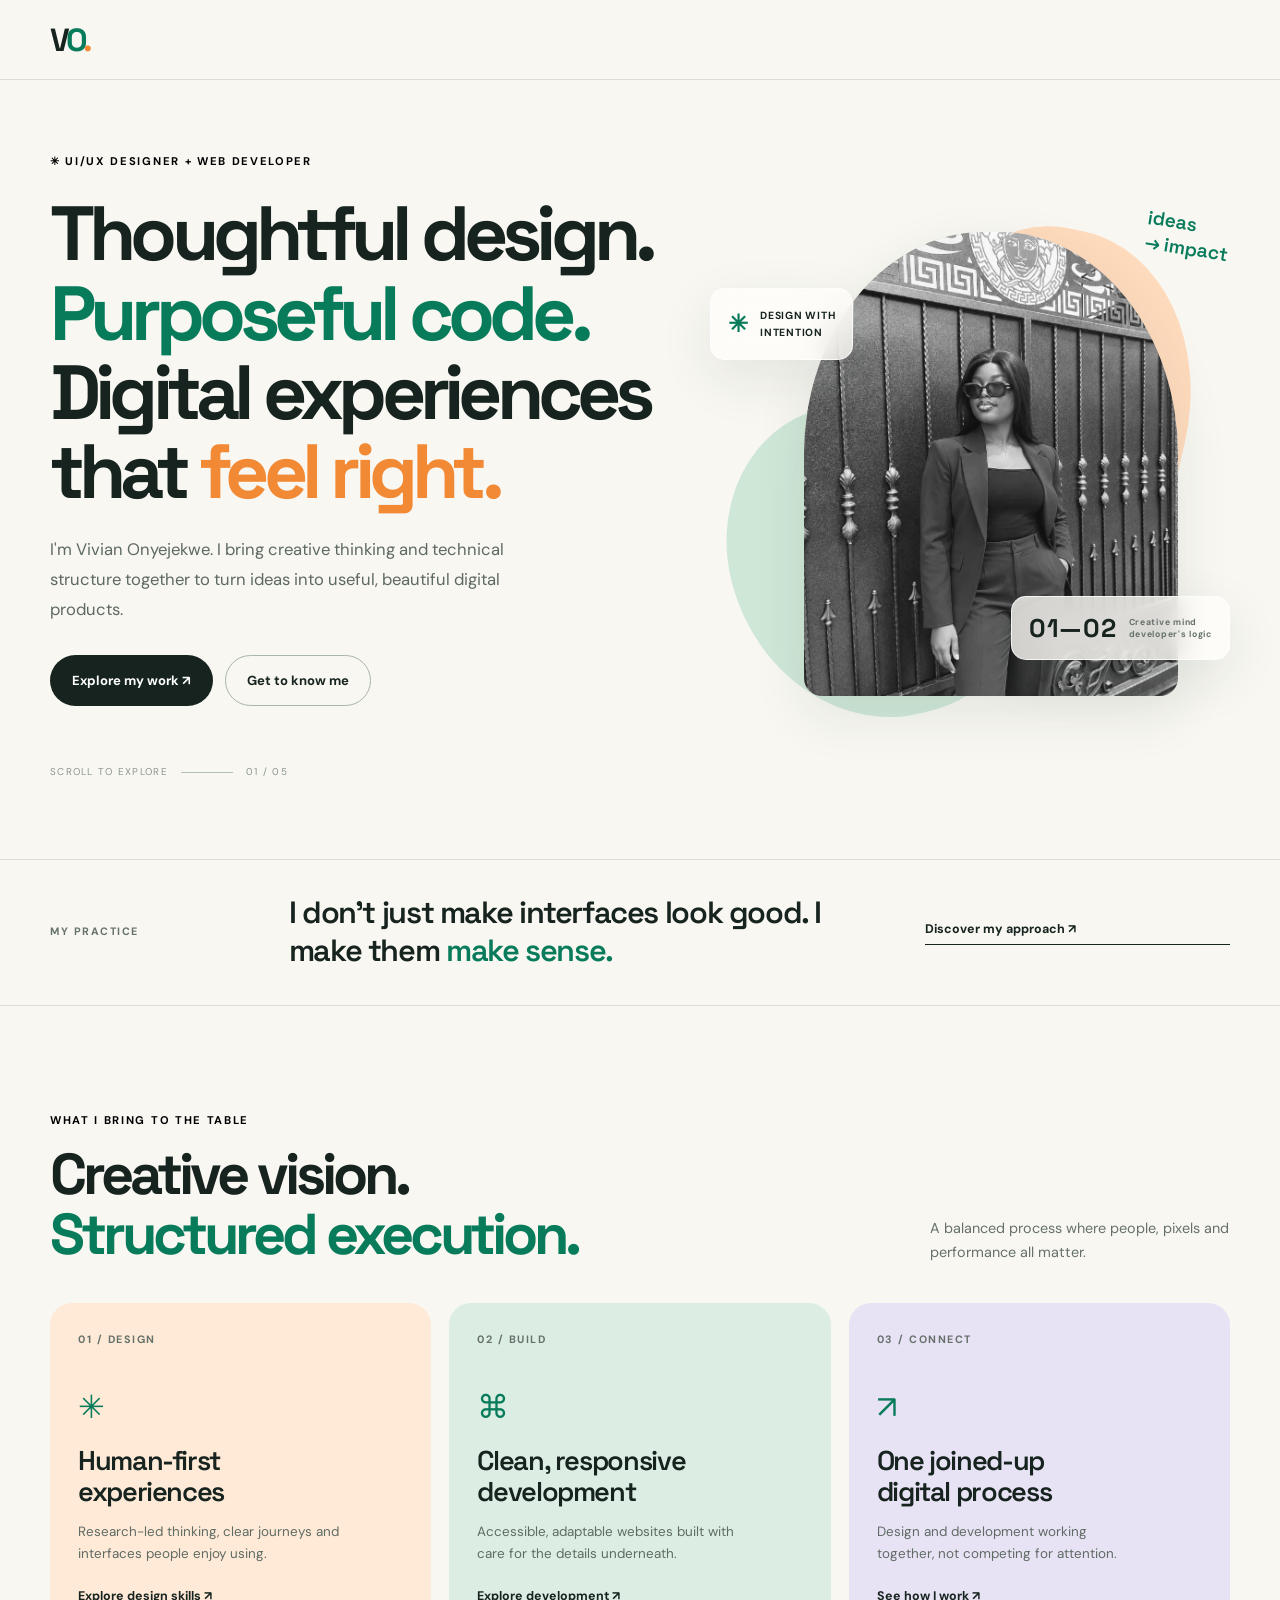
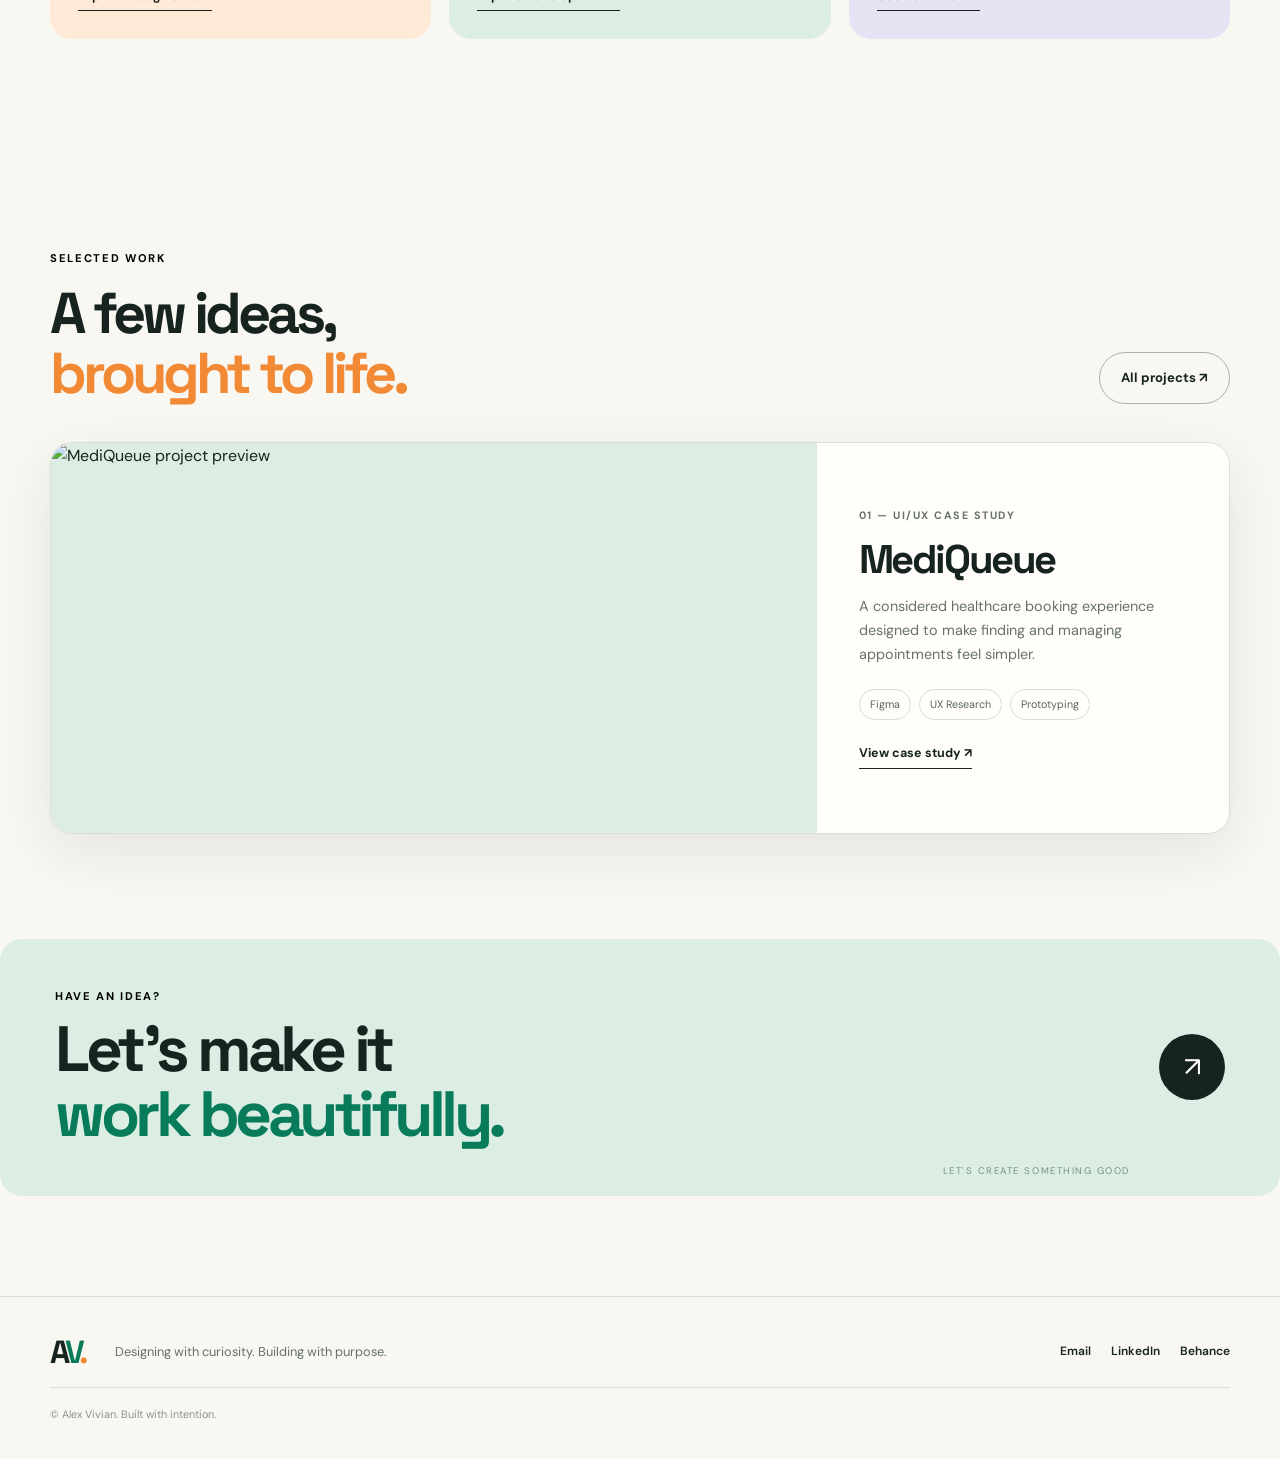
==== index.html @ ceb284a7 "first commit" ====
<!DOCTYPE html>
<html lang="en">

<head>
    <meta charset="UTF-8">
    <meta name="viewport" content="width=device-width, initial-scale=1.0">
    <title>Document</title>
    <link rel="stylesheet" href="/style.css">

    <link rel="preconnect" href="https://fonts.googleapis.com">
    <link
        href="https://fonts.googleapis.com/css2?family=DM+Sans:wght@400;500;600;700&family=Space+Grotesk:wght@400;500;600;700&display=swap"
        rel="stylesheet">
</head>

<body>

    <header class="site-header">
        <a href="index.html" class="logo">V<span>O</span><i>.</i></a>

        <details class="mobile-menu">
    <summary class="menu-toggle" aria-label="Toggle navigation">
        <span></span>
        <span></span>
        <span></span>
    </summary>

    <nav class="nav-links">
        <a href="index.html">Home</a>
        <a href="about.html">About</a>
        <a href="skills.html">Skills</a>
        <a href="projects.html">Projects</a>
        <a href="contact.html">Contact</a>
        <a href="contact.html" class="nav-cta">Let's Talk ↗</a>
    </nav>
</details>
    </header>

    <main>

        <!-- HERO SECTION -->
        <section class="hero">

            <div class="hero-copy reveal">
                <p class="eyebrow">✳ UI/UX DESIGNER + WEB DEVELOPER</p>

                <h1>
                    Thoughtful design.<br>
                    <span class="highlight highlight-green">Purposeful code.</span><br>
                    Digital experiences<br>
                    that <span class="highlight highlight-orange">feel right.</span>
                </h1>

                <p class="hero-intro">
                    I'm Vivian Onyejekwe. I bring creative thinking and technical
                    structure together to turn ideas into useful, beautiful
                    digital products.
                </p>

                <div class="button-row">
                    <a href="projects.html" class="button button-dark">
                        Explore my work ↗
                    </a>

                    <a href="about.html" class="button button-outline">
                        Get to know me
                    </a>
                </div>

                <div class="hero-foot">
                    <span>SCROLL TO EXPLORE</span>
                    <span class="scroll-line"></span>
                    <span>01 / 05</span>
                </div>
            </div>

            <div class="hero-art reveal">
                <div class="art-shape shape-peach"></div>
                <div class="art-shape shape-green"></div>

                <div class="portrait-frame">
                    <img src="/images/WhatsApp Image 2026-10-30 at 14.13.29.jpeg" alt="Alex Vivian">
                </div>

                <div class="floating-note note-top">
                    <span class="note-icon">✳</span>
                    <span>DESIGN WITH<br>INTENTION</span>
                </div>

                <div class="floating-note note-bottom">
                    <strong>01—02</strong>
                    <small>Creative mind<br>developer's logic</small>
                </div>

                <div class="scribble">ideas<br>→ impact</div>
            </div>

        </section>

        <!-- INTRODUCTION -->
        <section class="intro-strip page-wrap reveal">
            <p>MY PRACTICE</p>

            <h2>
                I don't just make interfaces look good.
                I make them <em>make sense.</em>
            </h2>

            <a href="about.html" class="text-link">
                Discover my approach ↗
            </a>
        </section>

        <!-- SERVICES -->
        <section class="home-services page-wrap section-space">

            <div class="section-heading reveal">
                <div>
                    <p class="eyebrow">WHAT I BRING TO THE TABLE</p>
                    <h2>
                        Creative vision.<br>
                        <span class="highlight-green">Structured execution.</span>
                    </h2>
                </div>

                <p class="section-aside">
                    A balanced process where people, pixels and performance
                    all matter.
                </p>
            </div>

            <div class="service-grid">

                <article class="service-card service-peach reveal">
                    <span class="card-number">01 / DESIGN</span>
                    <div class="service-icon">✳</div>
                    <h3>Human-first<br>experiences</h3>
                    <p>
                        Research-led thinking, clear journeys and interfaces
                        people enjoy using.
                    </p>
                    <a href="skills.html" class="text-link">Explore design skills ↗</a>
                </article>

                <article class="service-card service-green reveal">
                    <span class="card-number">02 / BUILD</span>
                    <div class="service-icon">⌘</div>
                    <h3>Clean, responsive<br>development</h3>
                    <p>
                        Accessible, adaptable websites built with care
                        for the details underneath.
                    </p>
                    <a href="skills.html" class="text-link">Explore development ↗</a>
                </article>

                <article class="service-card service-lilac reveal">
                    <span class="card-number">03 / CONNECT</span>
                    <div class="service-icon">↗</div>
                    <h3>One joined-up<br>digital process</h3>
                    <p>
                        Design and development working together, not
                        competing for attention.
                    </p>
                    <a href="about.html" class="text-link">See how I work ↗</a>
                </article>

            </div>
        </section>

        <!-- FEATURED PROJECT -->
        <section class="featured page-wrap section-space">

            <div class="section-heading reveal">
                <div>
                    <p class="eyebrow">SELECTED WORK</p>
                    <h2>
                        A few ideas,<br>
                        <span class="highlight-orange">brought to life.</span>
                    </h2>
                </div>

                <a href="projects.html" class="button button-outline">
                    All projects ↗
                </a>
            </div>

            <div class="project-preview reveal">

                <div class="project-image">
                    <img src="images/mediqueue.jpg" alt="MediQueue project preview">
                </div>

                <div class="project-info">
                    <span class="project-tag">01 — UI/UX CASE STUDY</span>
                    <h3>MediQueue</h3>

                    <p>
                        A considered healthcare booking experience designed
                        to make finding and managing appointments feel simpler.
                    </p>

                    <div class="tag-row">
                        <span>Figma</span>
                        <span>UX Research</span>
                        <span>Prototyping</span>
                    </div>

                    <a href="projects.html" class="text-link">
                        View case study ↗
                    </a>
                </div>

            </div>
        </section>

        <!-- CONTACT CALL TO ACTION -->
        <section class="closing-cta page-wrap reveal">
            <div>
                <p class="eyebrow">HAVE AN IDEA?</p>
                <h2>Let's make it<br><em>work beautifully.</em></h2>
            </div>

            <a href="contact.html" class="round-link">↗</a>
            <span class="cta-decoration">LET'S CREATE SOMETHING GOOD</span>
        </section>

    </main>

    <footer class="site-footer">
        <a href="index.html" class="logo">A<span>V</span><i>.</i></a>

        <p>Designing with curiosity. Building with purpose.</p>

        <div class="footer-links">
            <a href="mailto:hello@example.com">Email</a>
            <a href="#">LinkedIn</a>
            <a href="#">Behance</a>
        </div>

        <small>
            © <span class="year"></span> Alex Vivian. Built with intention.
        </small>
    </footer>
</body>

</html>
---- style.css ----
/* =================================
   ALEX VIVIAN — PORTFOLIO DESIGN
================================= */

:root {
    --ink: #17231f;
    --muted: #66716b;
    --paper: #f8f7f2;
    --white: #fffefa;

    --green: #087b5b;
    --green-soft: #dceee3;

    --orange: #f28a35;
    --orange-soft: #ffead7;

    --lilac: #e8e2f5;

    --line: #dcded6;
    --shadow: 0 18px 55px rgba(37, 53, 43, 0.09);

    --display: "Space Grotesk", sans-serif;
    --body: "DM Sans", sans-serif;

    --radius: 22px;
    --max: 1180px;
}

/* RESET */

* {
    box-sizing: border-box;
    margin: 0;
    padding: 0;
}

html {
    scroll-behavior: smooth;
}

body {
    background: var(--paper);
    color: var(--ink);
    font-family: var(--body);
    line-height: 1.65;
    overflow-x: hidden;
    padding-top: 86px;
}

a {
    color: inherit;
    text-decoration: none;
}

button,
input,
textarea,
select {
    font: inherit;
}

img {
    display: block;
    max-width: 100%;
}

/* GENERAL LAYOUT */

.hero {
    width: min(100% - 64px, var(--max));
    margin-inline: auto;
}

.section-space {
    padding-block: 105px;
    padding-inline: max(32px, calc((100% - var(--max)) / 2));
}

/* NAVIGATION */

.site-header {
    width: 100%;
    height: 80px;
    padding: 0 max(32px, calc((100% - var(--max)) / 2));

    display: flex;
    align-items: center;
    justify-content: space-between;

    border-bottom: 1px solid var(--line);

    position: fixed;
    top: 0;
    left: 0;
    z-index: 1000;

    background: rgba(248, 247, 242, 0.95);
    backdrop-filter: blur(12px);
}

.logo {
    font: 700 2rem var(--display);
    letter-spacing: -0.13em;
    color: var(--ink);
}

.logo span {
    color: var(--green);
}

.logo i {
    font-style: normal;
    color: var(--orange);
}

.nav-links {
    display: flex;
    align-items: center;
    gap: clamp(18px, 3vw, 38px);
    font-size: 0.83rem;
    font-weight: 600;
}

.nav-links > a:not(.nav-cta) {
    position: relative;
    padding: 8px 0;
    color: #526059;
}

.nav-links > a:not(.nav-cta)::after {
    content: "";
    position: absolute;
    left: 0;
    bottom: 2px;
    width: 0;
    height: 2px;
    background: var(--green);
    transition: width 0.25s;
}

.nav-links > a:hover::after,
.nav-links > a.active::after {
    width: 100%;
}

.nav-links > a.active {
    color: var(--ink);
}

.nav-cta {
    background: var(--ink);
    color: white;
    padding: 12px 19px;
    border-radius: 30px;
    transition: 0.2s;
}

.nav-cta:hover {
    background: var(--green);
    transform: translateY(-2px);
}

.menu-toggle {
    display: none;
    background: none;
    border: 0;
    cursor: pointer;
}

/* HERO SECTION */

.hero {
    min-height: 650px;

    display: grid;
    grid-template-columns: 1.08fr 0.92fr;
    align-items: center;
    gap: 50px;

    padding-block: 66px 78px;
}

.eyebrow {
    font-size: 0.7rem;
    letter-spacing: 0.15em;
    font-weight: 700;
    color: black;

    display: flex;
    align-items: center;
    gap: 9px;
}

.hero h1,
.inner-hero h1 {
    font: 700 clamp(3.1rem, 6vw, 5.6rem) / 1.03 var(--display);
    letter-spacing: -0.075em;
    margin: 24px 0;
}

.highlight {
    position: relative;
    white-space: nowrap;
}

.highlight-green {
    color: var(--green);
}

.highlight-orange {
    color: var(--orange);
}

.hero-intro {
    max-width: 490px;
    color: #5d6962;
    font-size: 1.04rem;
    line-height: 1.8;
}

/* BUTTONS */

.button-row {
    display: flex;
    gap: 12px;
    flex-wrap: wrap;
    margin-top: 30px;
}

.button {
    display: inline-flex;
    align-items: center;
    justify-content: center;
    gap: 15px;

    padding: 14px 21px;
    border-radius: 30px;

    font-size: 0.82rem;
    font-weight: 700;

    border: 1px solid transparent;
    transition: 0.25s;
}

.button-dark {
    background: var(--ink);
    color: white;
}

.button-dark:hover {
    background: var(--green);
    transform: translateY(-2px);
}

.button-outline {
    border-color: #aab4ac;
    color: var(--ink);
    background: transparent;
}

.button-outline:hover {
    background: var(--green-soft);
    border-color: var(--green);
}

/* HERO DECORATION */

.hero-art {
    height: 510px;
    position: relative;
    isolation: isolate;
}

.art-shape {
    position: absolute;
    z-index: -1;
    border-radius: 48% 52% 43% 57%;
}

.shape-peach {
    width: 290px;
    height: 370px;
    background: #ffdbbd;
    right: 8%;
    top: 3%;
    transform: rotate(13deg);
}

.shape-green {
    width: 280px;
    height: 320px;
    background: #cfe7d7;
    left: 4%;
    bottom: 0;
    transform: rotate(-15deg);
}

.portrait-frame {
    position: absolute;
    width: 72%;
    height: 91%;
    right: 10%;
    top: 4%;

    overflow: hidden;
    border-radius: 48% 48% 18px 18px;

    background: #e6d9cd;
    box-shadow: var(--shadow);
}

.portrait-frame img {
    width: 100%;
    height: 100%;
    object-fit: cover;
    object-position: center 25%;
}

.floating-note {
    position: absolute;

    background: rgba(255, 254, 250, 0.78);
    backdrop-filter: blur(14px);

    border: 1px solid rgba(255, 255, 255, 0.8);
    box-shadow: var(--shadow);

    border-radius: 15px;
    padding: 15px 17px;

    display: flex;
    align-items: center;
    gap: 12px;

    font-size: 0.65rem;
    font-weight: 700;
    letter-spacing: 0.07em;
}

.note-top {
    top: 15%;
    left: 0;
}

.note-icon {
    font-size: 1.5rem;
    color: var(--green);
}

.note-bottom {
    right: 0;
    bottom: 12%;
}

.note-bottom strong {
    font: 700 1.6rem var(--display);
}

.note-bottom small {
    color: var(--muted);
    line-height: 1.4;
}

.scribble {
    position: absolute;
    right: 0;
    top: 0;
    color: var(--green);
    font: 600 1.2rem var(--display);
    transform: rotate(9deg);
}

.hero-foot {
    display: flex;
    align-items: center;
    gap: 13px;
    margin-top: 58px;

    color: #8b958e;
    font-size: 0.62rem;
    letter-spacing: 0.13em;
}

.scroll-line {
    height: 1px;
    width: 52px;
    background: #b7c0b8;
}

/* INTRO STRIP */

.intro-strip {
    border-block: 1px solid var(--line);
    padding: 34px max(32px, calc((100% - var(--max)) / 2));

    display: grid;
    grid-template-columns: 0.7fr 2fr 1fr;
    align-items: center;
    gap: 25px;
}

.intro-strip > p,
.card-number,
.project-tag {
    font-size: 0.67rem;
    font-weight: 700;
    letter-spacing: 0.14em;
    color: var(--muted);
}

.intro-strip h2 {
    font: 600 clamp(1.3rem, 2.4vw, 2rem) / 1.25 var(--display);
    letter-spacing: -0.045em;
}

.intro-strip h2 em,
.closing-cta h2 em {
    color: var(--green);
    font-style: normal;
}

/* TEXT LINKS */

.text-link {
    display: inline-block;
    font-size: 0.78rem;
    font-weight: 700;
    border-bottom: 1px solid currentColor;
    padding-bottom: 4px;
    transition: color 0.2s;
}

.text-link:hover {
    color: var(--green);
}

/* SECTION HEADINGS */

.section-heading {
    display: flex;
    align-items: end;
    justify-content: space-between;
    gap: 30px;
    margin-bottom: 38px;
}

.section-heading h2 {
    font: 700 clamp(2.5rem, 4.5vw, 4.2rem) / 1.05 var(--display);
    letter-spacing: -0.07em;
    margin-top: 15px;
}

.section-aside {
    max-width: 300px;
    color: var(--muted);
    font-size: 0.9rem;
}

/* SERVICES */

.service-grid {
    display: grid;
    grid-template-columns: repeat(3, 1fr);
    gap: 18px;
}

.service-card {
    padding: 28px;
    border-radius: var(--radius);
    min-height: 320px;

    display: flex;
    flex-direction: column;
    align-items: flex-start;

    transition: transform 0.3s;
}

.service-card:hover,
.value-card:hover {
    transform: translateY(-6px);
}

.service-peach {
    background: var(--orange-soft);
}

.service-green {
    background: var(--green-soft);
}

.service-lilac {
    background: var(--lilac);
}

.service-icon {
    font-size: 2rem;
    margin: 32px 0 13px;
    color: var(--green);
}

.service-card h3 {
    font: 600 1.7rem / 1.12 var(--display);
    letter-spacing: -0.05em;
}

.service-card p {
    font-size: 0.84rem;
    color: #5f6b64;
    margin: 14px 0 20px;
    max-width: 270px;
}

.service-card .text-link {
    margin-top: auto;
}

/* PROJECT PREVIEW */

.project-preview {
    display: grid;
    grid-template-columns: 1.3fr 0.7fr;

    background: var(--white);
    border: 1px solid var(--line);
    border-radius: var(--radius);

    overflow: hidden;
    box-shadow: var(--shadow);
}

.project-image {
    min-height: 390px;
    background: var(--green-soft);
}

.project-image img {
    width: 100%;
    height: 100%;
    object-fit: cover;
}

.project-info {
    padding: 42px;

    display: flex;
    flex-direction: column;
    align-items: flex-start;
    justify-content: center;
}

.project-info h3 {
    font: 700 2.5rem var(--display);
    letter-spacing: -0.06em;
    margin: 10px 0;
}

.project-info p {
    color: var(--muted);
    font-size: 0.9rem;
    margin-bottom: 22px;
}

.tag-row,
.skill-chips {
    display: flex;
    gap: 8px;
    flex-wrap: wrap;
    margin-bottom: 23px;
}

.tag-row span,
.skill-chips span {
    font-size: 0.67rem;
    border: 1px solid #d8ded7;
    border-radius: 30px;
    padding: 6px 10px;
    color: #59665e;
}

/* CLOSING CTA */

.closing-cta {
    background: var(--green-soft);
    border-radius: var(--radius);
    padding: 48px 55px;

    display: flex;
    align-items: center;
    justify-content: space-between;

    position: relative;
    overflow: hidden;

    margin-bottom: 100px;
}

.closing-cta h2 {
    font: 700 clamp(2.7rem, 5vw, 4.4rem) / 1.02 var(--display);
    letter-spacing: -0.07em;
    margin-top: 12px;
}

.round-link {
    width: 66px;
    height: 66px;
    border-radius: 50%;

    background: var(--ink);
    color: white;

    display: grid;
    place-items: center;

    font-size: 1.7rem;
    z-index: 1;
    transition: transform 0.2s;
}

.round-link:hover {
    transform: rotate(45deg);
}

.cta-decoration {
    position: absolute;
    right: 150px;
    bottom: 17px;

    font-size: 0.6rem;
    letter-spacing: 0.16em;
    color: #759481;
}

/* FOOTER */

.site-footer {
    border-top: 1px solid var(--line);
    padding: 35px max(32px, calc((100% - var(--max)) / 2));

    display: grid;
    grid-template-columns: auto 1fr auto;
    gap: 15px 30px;
    align-items: center;
}

.site-footer > p {
    font-size: 0.8rem;
    color: var(--muted);
}

.footer-links {
    display: flex;
    gap: 20px;
    font-size: 0.75rem;
    font-weight: 600;
}

.site-footer small {
    grid-column: 1 / -1;
    border-top: 1px solid var(--line);
    padding-top: 18px;
    color: #89938c;
    font-size: 0.68rem;
}

/* INNER PAGE HEADINGS */

.inner-page {
    width: 100%;
    padding: 60px max(32px, calc((100% - var(--max)) / 2)) 0;
}

.inner-hero {
    max-width: 850px;
    padding: 35px 0 65px;
}

.inner-hero h1 {
    font-size: clamp(3.4rem, 7vw, 6.4rem);
}

.inner-lead {
    max-width: 600px;
    font-size: 1.08rem;
    color: var(--muted);
    line-height: 1.8;
}

/* ABOUT PAGE */

.about-layout {
    display: grid;
    grid-template-columns: 0.85fr 1.15fr;
    gap: 85px;
    align-items: center;
    padding-top: 25px;
}

.about-photo {
    height: 540px;
    position: relative;
    background: var(--orange-soft);
    border-radius: 48% 48% 18px 18px;
    overflow: hidden;
}

.about-photo img {
    width: 100%;
    height: 100%;
    object-fit: cover;
    object-position: center 25%;
}

.photo-caption {
    position: absolute;
    bottom: 18px;
    left: 18px;

    background: rgba(255, 254, 250, 0.85);
    padding: 9px 13px;
    border-radius: 20px;

    font-size: 0.6rem;
    letter-spacing: 0.1em;
}

.about-copy h2,
.contact-details h2 {
    font: 700 3rem / 1.05 var(--display);
    letter-spacing: -0.07em;
    margin: 17px 0 24px;
}

.about-copy > p:not(.eyebrow),
.contact-details > p:not(.eyebrow) {
    color: var(--muted);
    margin-bottom: 17px;
}

blockquote {
    font: 600 1.25rem / 1.4 var(--display);
    border-left: 3px solid var(--orange);
    padding: 4px 0 4px 20px;
    margin: 28px 0;
}

/* VALUES */

.values-section {
    padding-top: 30px;
}

.values-grid {
    display: grid;
    grid-template-columns: repeat(3, 1fr);
    gap: 18px;
}

.value-card {
    padding: 28px;
    border: 1px solid var(--line);
    border-radius: var(--radius);
    background: var(--white);
    transition: transform 0.25s;
}

.value-card > span {
    font: 700 1rem var(--display);
    color: var(--orange);
}

.value-card h3 {
    font: 600 1.35rem var(--display);
    margin: 28px 0 8px;
}

.value-card p {
    font-size: 0.85rem;
    color: var(--muted);
}

/* SKILLS PAGE */

.skills-layout {
    display: grid;
    grid-template-columns: 1fr 1fr;
    gap: 20px;
    padding-top: 10px;
}

.skill-panel {
    padding: 35px;
    border-radius: var(--radius);
    min-height: 380px;
}

.panel-green {
    background: var(--green-soft);
}

.panel-peach {
    background: var(--orange-soft);
}

.panel-top {
    display: flex;
    justify-content: space-between;
    font-size: 0.68rem;
    font-weight: 700;
    letter-spacing: 0.12em;
}

.panel-top span:last-child {
    font-size: 1.5rem;
}

.skill-panel h2 {
    font: 700 2.7rem / 1.05 var(--display);
    letter-spacing: -0.06em;
    margin: 55px 0 12px;
}

.skill-panel > p {
    max-width: 340px;
    color: #5c6b62;
    font-size: 0.9rem;
    margin-bottom: 26px;
}

.skill-chips span {
    border-color: rgba(23, 35, 31, 0.2);
    color: var(--ink);
}

.toolkit {
    padding-top: 10px;
}

.tool-list {
    border-top: 1px solid var(--line);
}

.tool-list > div {
    display: grid;
    grid-template-columns: 1fr 2fr auto;
    align-items: center;
    gap: 20px;

    padding: 20px 5px;
    border-bottom: 1px solid var(--line);
}

.tool-list strong {
    font: 600 1.1rem var(--display);
}

.tool-list span {
    font-size: 0.85rem;
    color: var(--muted);
}

.tool-list b {
    font-size: 0.62rem;
    letter-spacing: 0.12em;
    color: var(--green);
}

/* PROJECT CAROUSEL */

.carousel-section {
    padding-top: 20px;
}

.carousel-top {
    display: flex;
    justify-content: space-between;
    align-items: center;
    margin-bottom: 20px;
}

.carousel-controls {
    display: flex;
    gap: 8px;
}

.carousel-btn {
    width: 43px;
    height: 43px;

    border: 1px solid #b9c2ba;
    border-radius: 50%;

    background: transparent;
    font-size: 1.2rem;
    cursor: pointer;
    transition: 0.2s;
}

.carousel-btn:hover {
    background: var(--ink);
    color: white;
}

.project-carousel {
    display: grid;
    grid-auto-columns: calc((100% - 36px) / 3);
    grid-auto-flow: column;
    gap: 18px;

    overflow-x: auto;
    scroll-snap-type: x mandatory;
    scroll-behavior: smooth;

    padding: 5px 2px 20px;
    scrollbar-width: none;
}

.project-carousel::-webkit-scrollbar {
    display: none;
}

.carousel-card {
    scroll-snap-align: start;

    background: var(--white);
    border: 1px solid var(--line);
    border-radius: var(--radius);

    padding: 13px;
    box-shadow: var(--shadow);
}

.carousel-image {
    height: 210px;
    border-radius: 14px;
    overflow: hidden;
    background: var(--lilac);
}

.carousel-image img {
    width: 100%;
    height: 100%;
    object-fit: cover;
    transition: transform 0.5s;
}

.carousel-card:hover .carousel-image img {
    transform: scale(1.05);
}

.carousel-meta {
    display: flex;
    justify-content: space-between;

    font-size: 0.62rem;
    letter-spacing: 0.1em;
    color: var(--muted);

    margin: 19px 3px 5px;
}

.carousel-card h2 {
    font: 700 1.8rem var(--display);
    letter-spacing: -0.05em;
    margin: 4px 3px;
}

.carousel-card > p {
    font-size: 0.82rem;
    color: var(--muted);
    margin: 0 3px 15px;
    min-height: 66px;
}

.carousel-card .tag-row {
    margin: 0 3px 17px;
}

.carousel-card .text-link {
    margin: 0 3px 12px;
}

.carousel-progress {
    height: 3px;
    background: #e1e4de;
    border-radius: 5px;
    margin-top: 10px;
    overflow: hidden;
}

.carousel-progress-bar {
    display: block;
    height: 100%;
    width: 33.33%;
    background: var(--green);
    transition: width 0.2s;
}

.carousel-hint {
    font-size: 0.7rem;
    color: var(--muted);
    text-align: right;
    margin-top: 10px;
}

/* CONTACT PAGE */

.contact-layout {
    display: grid;
    grid-template-columns: 0.85fr 1.15fr;
    gap: 70px;
    padding-top: 10px;
}

.contact-details h2 em {
    color: var(--green);
    font-style: normal;
}

.contact-details > p:not(.eyebrow) {
    max-width: 360px;
    margin-bottom: 35px;
}

.contact-detail {
    display: flex;
    gap: 15px;
    align-items: center;
    margin: 22px 0;
}

.contact-detail > span {
    width: 43px;
    height: 43px;
    border-radius: 50%;

    display: grid;
    place-items: center;

    background: var(--green-soft);
    font-size: 1.1rem;
}

.contact-detail div {
    display: grid;
}

.contact-detail small {
    font-size: 0.6rem;
    letter-spacing: 0.13em;
    color: var(--muted);
}

.contact-detail strong {
    font-size: 0.9rem;
}

.social-row {
    display: flex;
    gap: 17px;
    margin-top: 35px;
    font-size: 0.75rem;
    font-weight: 700;
}

/* CONTACT FORM */

.contact-form {
    background: var(--white);
    border: 1px solid var(--line);
    border-radius: var(--radius);
    padding: 32px;
    box-shadow: var(--shadow);
}

.form-heading {
    display: flex;
    justify-content: space-between;

    font-size: 0.68rem;
    letter-spacing: 0.13em;
    font-weight: 700;
    margin-bottom: 25px;
}

.form-heading span:last-child {
    color: var(--orange);
    font-size: 1.3rem;
}

.contact-form label {
    display: block;
    font-size: 0.75rem;
    font-weight: 700;
    margin: 15px 0 7px;
}

.contact-form input,
.contact-form textarea,
.contact-form select {
    width: 100%;

    border: 1px solid #dce1da;
    background: #fbfbf7;
    border-radius: 10px;

    padding: 13px 14px;
    color: var(--ink);

    outline: none;
    font-size: 0.83rem;
    transition: border 0.2s;
}

.contact-form input:focus,
.contact-form textarea:focus,
.contact-form select:focus {
    border-color: var(--green);
}

.contact-form textarea {
    resize: vertical;
    min-height: 125px;
}

.submit-button {
    margin-top: 20px;
    border: 0;
    cursor: pointer;
    width: 100%;
}

.form-note {
    font-size: 0.68rem;
    color: var(--muted);
    margin-top: 13px;
}

/* ANIMATIONS */

.reveal {
    opacity: 1;
    transform: translateY(0);
    transition: opacity 0.7s ease, transform 0.7s ease;
}

/* TABLET RESPONSIVENESS */

@media (max-width: 900px) {

    .hero {
        gap: 20px;
        min-height: 580px;
    }

    .hero-art {
        height: 430px;
    }

    .hero h1 {
        font-size: clamp(2.8rem, 6vw, 4.5rem);
    }

    .intro-strip {
        grid-template-columns: 1fr 2fr;
    }

    .intro-strip .text-link {
        grid-column: 2;
    }

    .about-layout,
    .contact-layout {
        gap: 40px;
    }

    .project-carousel {
        grid-auto-columns: calc((100% - 18px) / 2);
    }
}

/* MOBILE RESPONSIVENESS */

@media (max-width: 700px) {

    .site-header {
        height: 72px;
        padding: 0 20px;
    }

    .hero {
        width: calc(100% - 40px);
        grid-template-columns: 1fr;
        padding-block: 52px 45px;
        gap: 30px;
    }

    .section-space {
        padding-block: 70px;
        padding-inline: 20px;
    }

    .intro-strip {
        padding: 25px 20px;
        grid-template-columns: 1fr;
        gap: 13px;
    }

    .intro-strip .text-link {
        grid-column: auto;
    }

    .mobile-menu { 
    display: block;
    position: static;

    }

    .menu-toggle {
        display: flex;
        flex-direction: column;
        gap: 5px;
        padding: 10px;
        cursor: pointer;
        list-style: none;
    }

    .menu-toggle::-webkit-details-marker {
        display: none;
    }

    .menu-toggle::marker {
        content: "";
    }

    .menu-toggle span {
        width: 23px;
        height: 2px;
        background: var(--ink);
    }

    .nav-links {
        display: none;
        position: absolute;
        top: 45px;
        right: 0;
        width: 220px;
        background: var(--paper);
        padding: 22px;
        border: 1px solid var(--line);
        border-radius: 12px;
        box-shadow: var(--shadow);
        flex-direction: column;
        align-items: stretch;
        gap: 15px;
        z-index: 1001;
    }

    .mobile-menu[open] .nav-links {
        display: flex;
    }

    .hero h1 {
        font-size: clamp(3rem, 12vw, 4.6rem);
    }

    .hero-art {
        height: 390px;
        width: min(100%, 480px);
        margin: auto;
    }

    .portrait-frame {
        width: 75%;
        right: 10%;
    }

    .shape-peach {
        width: 230px;
        height: 300px;
    }

    .shape-green {
        width: 220px;
        height: 250px;
    }

    .hero-foot {
        margin-top: 38px;
    }

    .section-heading {
        align-items: flex-start;
        flex-direction: column;
    }

    .section-heading h2 {
        font-size: clamp(2.5rem, 10vw, 3.5rem);
    }

    .service-grid,
    .values-grid {
        grid-template-columns: 1fr;
    }

    .service-card {
        min-height: 270px;
    }

    .project-preview {
        grid-template-columns: 1fr;
    }

    .project-image {
        min-height: 250px;
    }

    .project-info {
        padding: 27px;
    }

    .closing-cta {
        padding: 32px 25px;
        margin-bottom: 65px;
    }

    .round-link {
        width: 54px;
        height: 54px;
    }

    .cta-decoration {
        display: none;
    }

    .site-footer {
        padding: 30px 20px;
        grid-template-columns: auto 1fr;
    }

    .site-footer > p {
        grid-column: 1 / -1;
        grid-row: 2;
    }

    .footer-links {
        grid-column: 1 / -1;
        grid-row: 3;
    }

    .site-footer small {
        grid-row: 4;
    }

    .inner-page {
        padding: 35px 20px 0;
    }

    .inner-hero {
        padding: 25px 0 35px;
    }

    .inner-hero h1 {
        font-size: clamp(3rem, 12vw, 4.7rem);
    }

    .about-layout,
    .skills-layout,
    .contact-layout {
        grid-template-columns: 1fr;
        gap: 35px;
    }

    .about-photo {
        height: 420px;
        width: min(100%, 430px);
        margin: auto;
    }

    .skill-panel {
        min-height: 340px;
        padding: 27px;
    }

    .skill-panel h2 {
        margin-top: 40px;
    }

    .tool-list > div {
        grid-template-columns: 1fr auto;
        gap: 5px 15px;
    }

    .tool-list > div span {
        grid-column: 1 / -1;
        grid-row: 2;
    }

    .tool-list b {
        grid-column: 2;
        grid-row: 1;
    }

    .project-carousel {
        grid-auto-columns: 85%;
    }

    .carousel-image {
        height: 190px;
    }

    .contact-form {
        padding: 24px;
    }
}

/* DESKTOP NAVIGATION */

@media (min-width: 701px) {

    .mobile-menu {
        display: block;
        position: static;
    }

    .menu-toggle {
        display: none;
    }

    .nav-links {
        display: flex !important;
        position: static;
        width: auto;
        flex-direction: row;
        align-items: center;
        gap: clamp(18px, 3vw, 38px);
        padding: 0;
        border: none;
        box-shadow: none;
        background: transparent;
    }
}
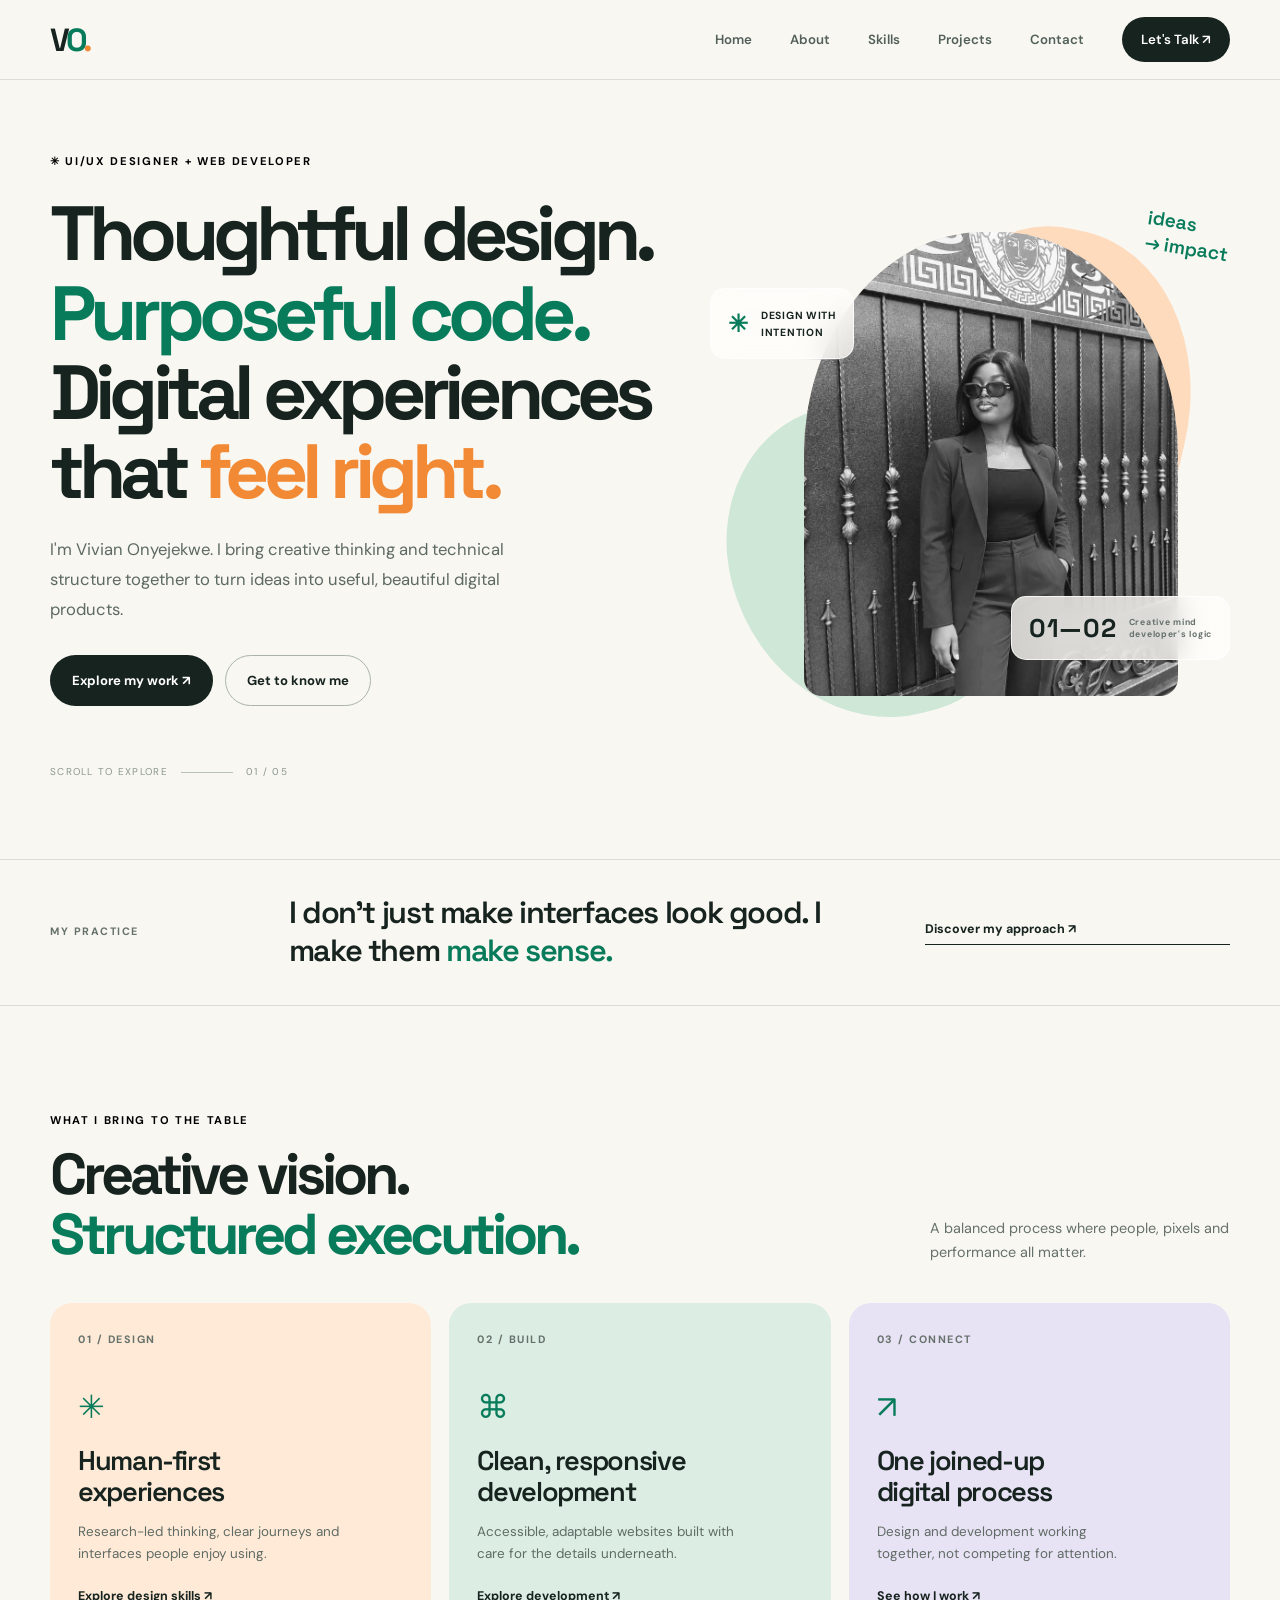
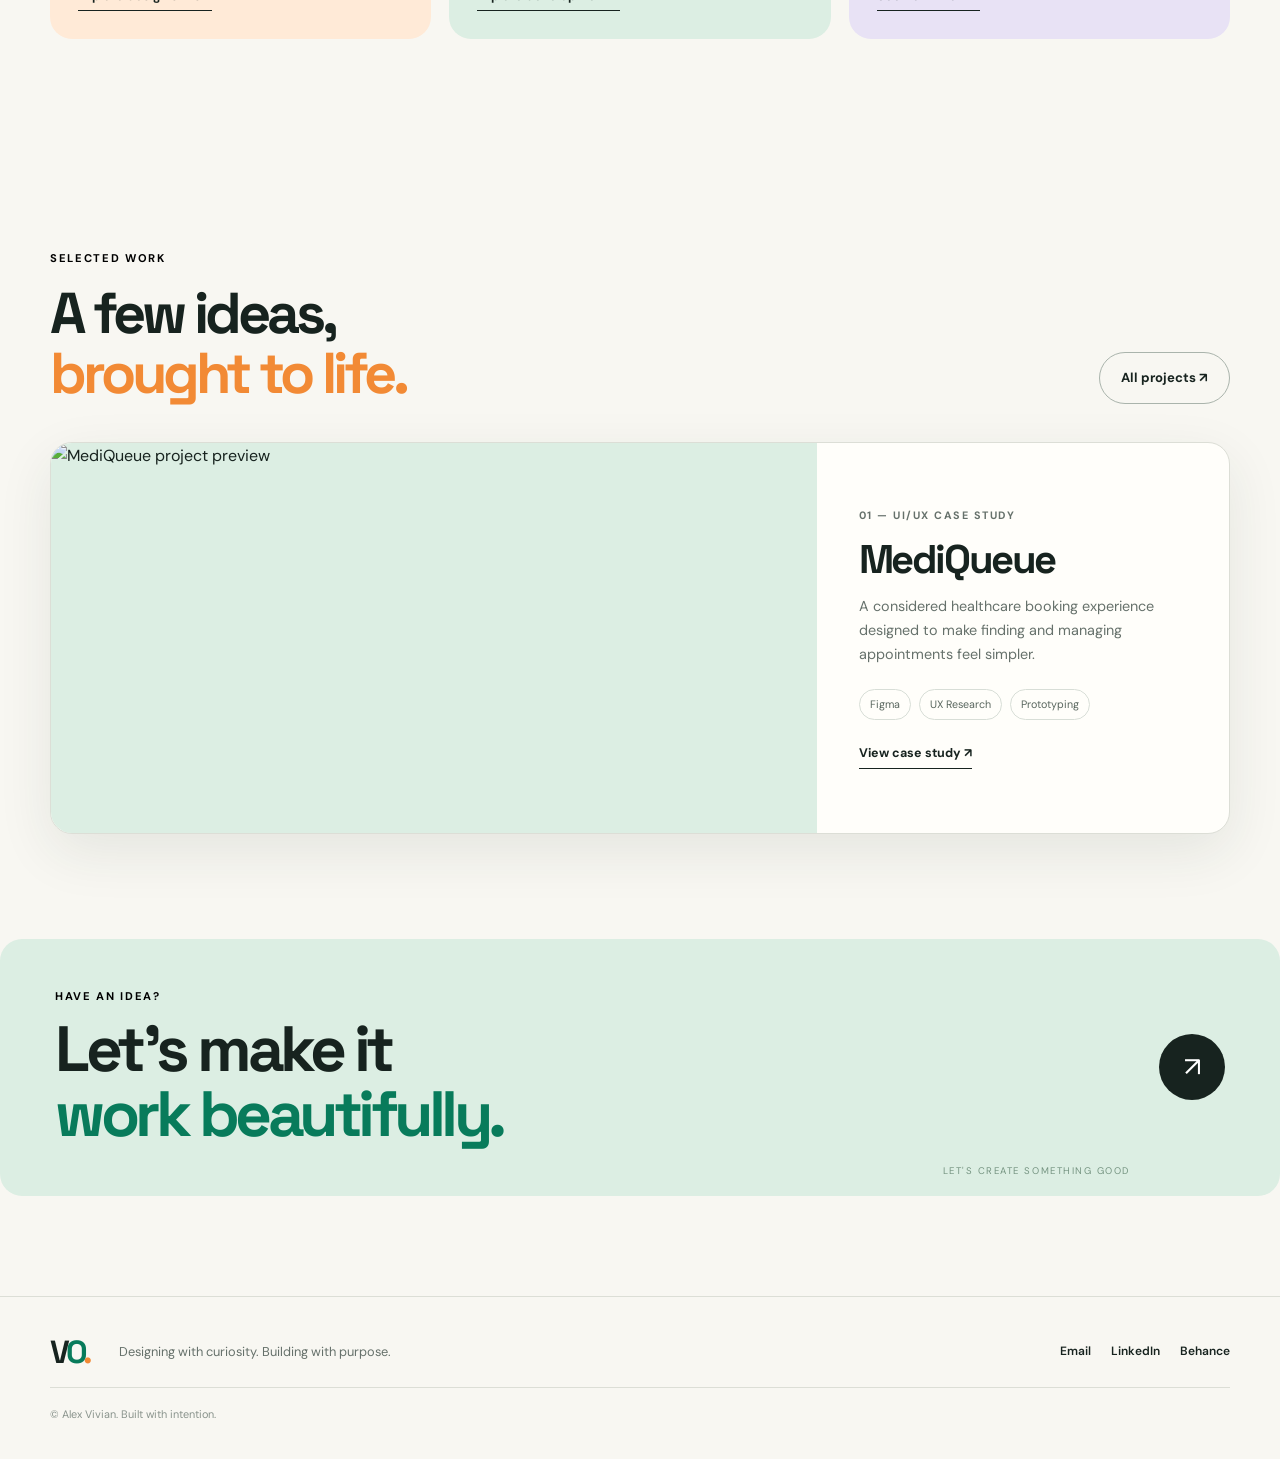
==== commit d1b124a7: "updated" ====
--- a/index.html
+++ b/index.html
@@ -16,15 +16,20 @@
 <body>
 
     <header class="site-header">
-        <a href="index.html" class="logo">V<span>O</span><i>.</i></a>
-
-        <details class="mobile-menu">
-    <summary class="menu-toggle" aria-label="Toggle navigation">
+
+    <a href="index.html" class="logo">V<span>O</span><i>.</i></a>
+
+    <!-- Mobile menu checkbox -->
+    <input type="checkbox" id="menu-toggle">
+
+    <!-- Hamburger icon -->
+    <label for="menu-toggle" class="menu-toggle">
         <span></span>
         <span></span>
         <span></span>
-    </summary>
-
+    </label>
+
+    <!-- Navigation links -->
     <nav class="nav-links">
         <a href="index.html">Home</a>
         <a href="about.html">About</a>
@@ -33,8 +38,8 @@
         <a href="contact.html">Contact</a>
         <a href="contact.html" class="nav-cta">Let's Talk ↗</a>
     </nav>
-</details>
-    </header>
+
+</header>
 
     <main>
 
@@ -227,7 +232,7 @@
     </main>
 
     <footer class="site-footer">
-        <a href="index.html" class="logo">A<span>V</span><i>.</i></a>
+        <a href="index.html" class="logo">V<span>O</span><i>.</i></a>
 
         <p>Designing with curiosity. Building with purpose.</p>
 
--- a/style.css
+++ b/style.css
@@ -39,9 +39,9 @@
 }
 
 body {
-    background: var(--paper);
-    color: var(--ink);
-    font-family: var(--body);
+    background: #f8f7f2;
+    color: #17231f;
+    font-family: "dm sans", sans-serif;
     line-height: 1.65;
     overflow-x: hidden;
     padding-top: 86px;
@@ -67,14 +67,17 @@
 /* GENERAL LAYOUT */
 
 .hero {
-    width: min(100% - 64px, var(--max));
+    width: min(100% - 64px, 1180px);
     margin-inline: auto;
 }
 
 .section-space {
     padding-block: 105px;
-    padding-inline: max(32px, calc((100% - var(--max)) / 2));
-}
+    padding-inline: max(32px, calc((100% - 1180px) / 2));
+}
+
+/* NAVIGATION */
+
 
 /* NAVIGATION */
 
@@ -87,7 +90,7 @@
     align-items: center;
     justify-content: space-between;
 
-    border-bottom: 1px solid var(--line);
+    border-bottom: 1px solid #dcded6;
 
     position: fixed;
     top: 0;
@@ -99,13 +102,13 @@
 }
 
 .logo {
-    font: 700 2rem var(--display);
+    font: 700 2rem "space grotesk", sans-serif;
     letter-spacing: -0.13em;
-    color: var(--ink);
+    color: #17231f;
 }
 
 .logo span {
-    color: var(--green);
+    color: #087b5b;
 }
 
 .logo i {
@@ -113,58 +116,10 @@
     color: var(--orange);
 }
 
-.nav-links {
-    display: flex;
-    align-items: center;
-    gap: clamp(18px, 3vw, 38px);
-    font-size: 0.83rem;
-    font-weight: 600;
-}
-
-.nav-links > a:not(.nav-cta) {
-    position: relative;
-    padding: 8px 0;
-    color: #526059;
-}
-
-.nav-links > a:not(.nav-cta)::after {
-    content: "";
-    position: absolute;
-    left: 0;
-    bottom: 2px;
-    width: 0;
-    height: 2px;
-    background: var(--green);
-    transition: width 0.25s;
-}
-
-.nav-links > a:hover::after,
-.nav-links > a.active::after {
-    width: 100%;
-}
-
-.nav-links > a.active {
-    color: var(--ink);
-}
-
-.nav-cta {
-    background: var(--ink);
-    color: white;
-    padding: 12px 19px;
-    border-radius: 30px;
-    transition: 0.2s;
-}
-
-.nav-cta:hover {
-    background: var(--green);
-    transform: translateY(-2px);
-}
-
-.menu-toggle {
+/* HIDE CHECKBOX */
+
+#menu-toggle {
     display: none;
-    background: none;
-    border: 0;
-    cursor: pointer;
 }
 
 /* HERO SECTION */
@@ -204,11 +159,11 @@
 }
 
 .highlight-green {
-    color: var(--green);
+    color: #087b5b;
 }
 
 .highlight-orange {
-    color: var(--orange);
+    color: #f28a35;
 }
 
 .hero-intro {
@@ -244,12 +199,12 @@
 }
 
 .button-dark {
-    background: var(--ink);
+    background: #17231f;
     color: white;
 }
 
 .button-dark:hover {
-    background: var(--green);
+    background: #087b5b;
     transform: translateY(-2px);
 }
 
@@ -260,8 +215,8 @@
 }
 
 .button-outline:hover {
-    background: var(--green-soft);
-    border-color: var(--green);
+    background: #dceee3;
+    border-color: #087b5b;
 }
 
 /* HERO DECORATION */
@@ -307,7 +262,7 @@
     border-radius: 48% 48% 18px 18px;
 
     background: #e6d9cd;
-    box-shadow: var(--shadow);
+    box-shadow: rgba(37, 53, 43, 0.09);
 }
 
 .portrait-frame img {
@@ -324,7 +279,7 @@
     backdrop-filter: blur(14px);
 
     border: 1px solid rgba(255, 255, 255, 0.8);
-    box-shadow: var(--shadow);
+    box-shadow: rgba(37, 53, 43, 0.09);
 
     border-radius: 15px;
     padding: 15px 17px;
@@ -354,11 +309,11 @@
 }
 
 .note-bottom strong {
-    font: 700 1.6rem var(--display);
+    font: 700 1.6rem "space grotesk", sans-serif;
 }
 
 .note-bottom small {
-    color: var(--muted);
+    color: #66716b;
     line-height: 1.4;
 }
 
@@ -366,8 +321,8 @@
     position: absolute;
     right: 0;
     top: 0;
-    color: var(--green);
-    font: 600 1.2rem var(--display);
+    color: #087b5b;
+    font: 600 1.2rem "space grotesk", sans-serif;
     transform: rotate(9deg);
 }
 
@@ -391,7 +346,7 @@
 /* INTRO STRIP */
 
 .intro-strip {
-    border-block: 1px solid var(--line);
+    border-block: 1px solid #dcded6;
     padding: 34px max(32px, calc((100% - var(--max)) / 2));
 
     display: grid;
@@ -406,7 +361,7 @@
     font-size: 0.67rem;
     font-weight: 700;
     letter-spacing: 0.14em;
-    color: var(--muted);
+    color: #66716b;
 }
 
 .intro-strip h2 {
@@ -1211,10 +1166,10 @@
         grid-column: auto;
     }
 
-    .mobile-menu { 
-    display: block;
-    position: static;
-
+
+    .site-header {
+        height: 72px;
+        padding: 0 20px;
     }
 
     .menu-toggle {
@@ -1223,21 +1178,37 @@
         gap: 5px;
         padding: 10px;
         cursor: pointer;
-        list-style: none;
-    }
-
-    .menu-toggle::-webkit-details-marker {
-        display: none;
-    }
-
-    .menu-toggle::marker {
-        content: "";
     }
 
     .menu-toggle span {
         width: 23px;
         height: 2px;
         background: var(--ink);
+        transition: 0.3s;
+    }
+
+    .nav-links {
+        display: none;
+        position: absolute;
+        top: 72px;
+        right: 20px;
+        width: 220px;
+
+        background: var(--paper);
+        padding: 22px;
+        border: 1px solid var(--line);
+        border-radius: 12px;
+        box-shadow: var(--shadow);
+
+        flex-direction: column;
+        align-items: stretch;
+        gap: 15px;
+    }
+
+    /* SHOW MENU WHEN CHECKED */
+
+    #menu-toggle:checked ~ .nav-links {
+        display: flex;
     }
 
     .nav-links {
@@ -1419,25 +1390,57 @@
 
 @media (min-width: 701px) {
 
-    .mobile-menu {
-        display: block;
-        position: static;
-    }
-
-    .menu-toggle {
-        display: none;
-    }
-
-    .nav-links {
-        display: flex !important;
-        position: static;
-        width: auto;
-        flex-direction: row;
-        align-items: center;
-        gap: clamp(18px, 3vw, 38px);
-        padding: 0;
-        border: none;
-        box-shadow: none;
-        background: transparent;
-    }
+   .nav-links {
+    display: flex;
+    align-items: center;
+    gap: clamp(18px, 3vw, 38px);
+    font-size: 0.83rem;
+    font-weight: 600;
+}
+
+.nav-links > a:not(.nav-cta) {
+    position: relative;
+    padding: 8px 0;
+    color: #526059;
+}
+
+.nav-links > a:not(.nav-cta)::after {
+    content: "";
+    position: absolute;
+    left: 0;
+    bottom: 2px;
+    width: 0;
+    height: 2px;
+    background: var(--green);
+    transition: width 0.25s;
+}
+
+.nav-links > a:hover::after,
+.nav-links > a.active::after {
+    width: 100%;
+}
+
+.nav-links > a.active {
+    color: var(--ink);
+}
+
+.nav-cta {
+    background: var(--ink);
+    color: white;
+    padding: 12px 19px;
+    border-radius: 30px;
+    transition: 0.2s;
+}
+
+.nav-cta:hover {
+    background: var(--green);
+    transform: translateY(-2px);
+}
+
+/* HAMBURGER ICON - HIDDEN ON DESKTOP */
+
+.menu-toggle {
+    display: none;
+    cursor: pointer;
+}
 }
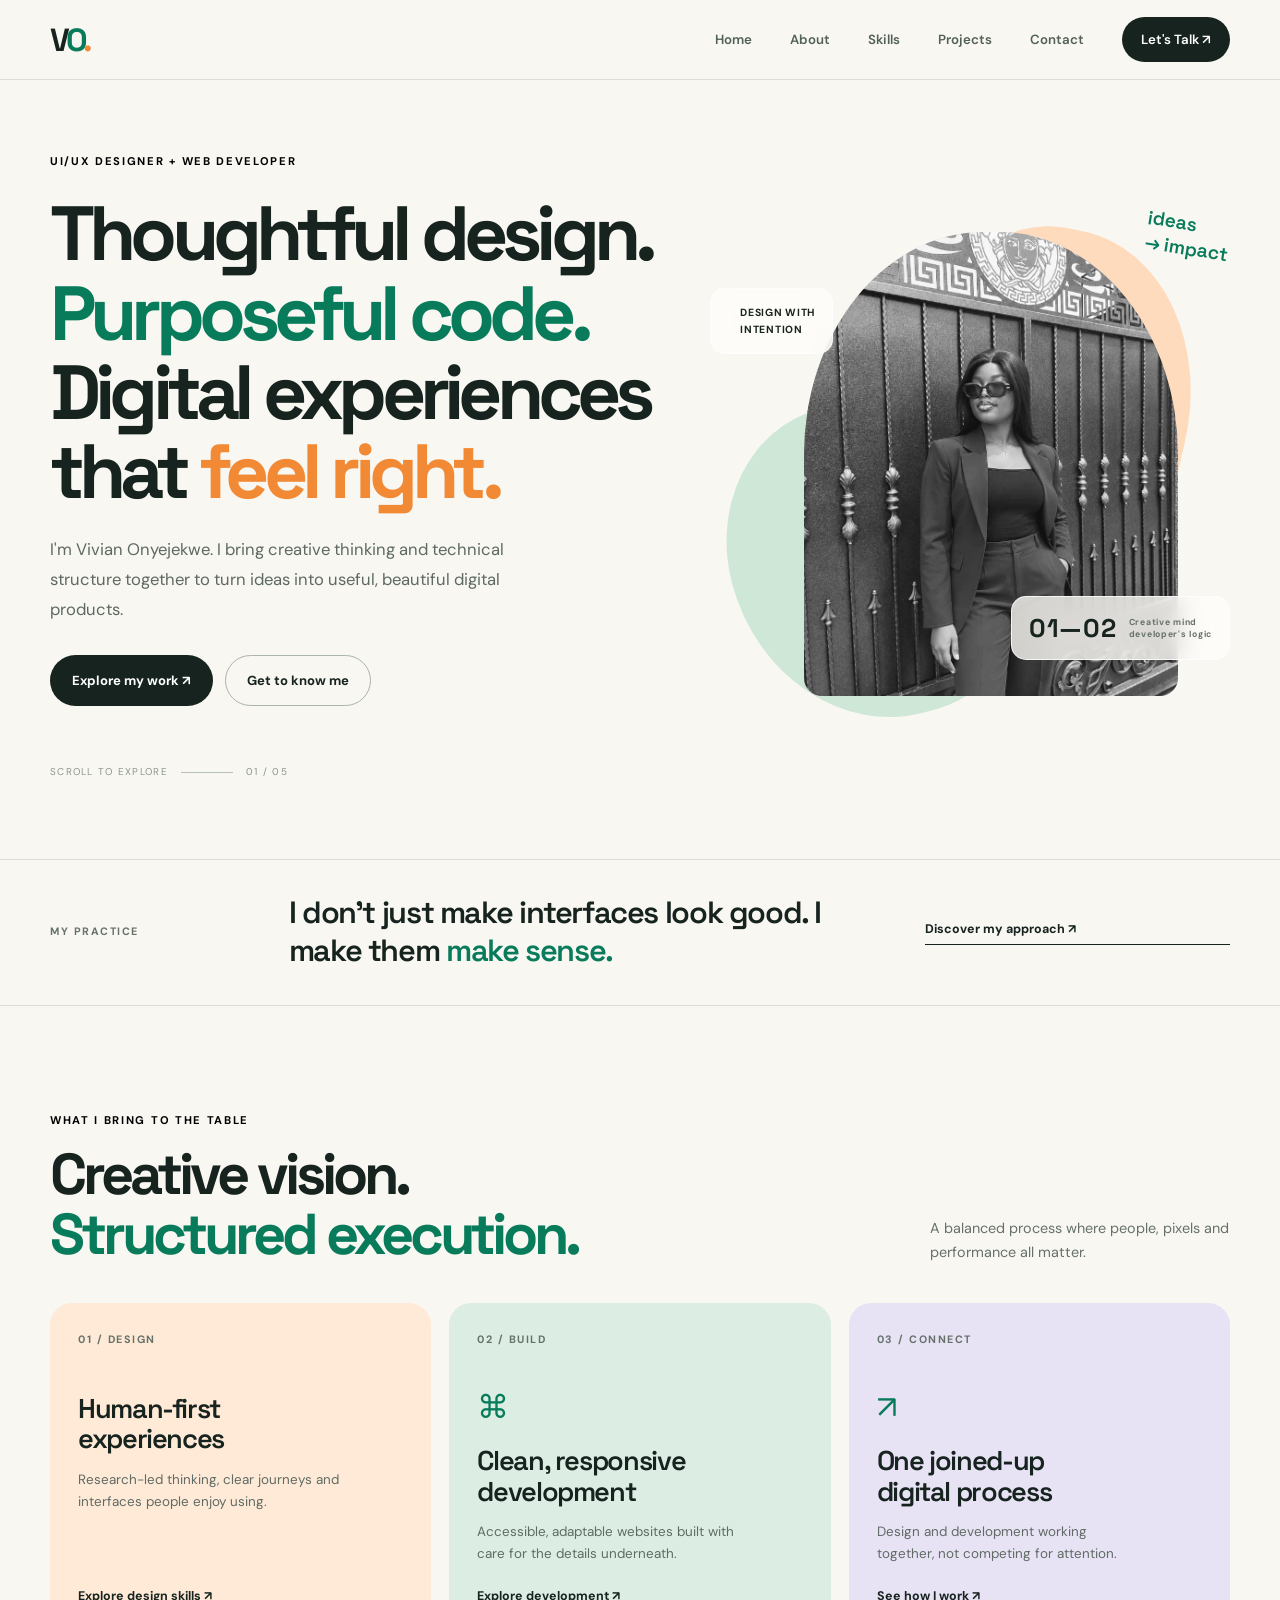
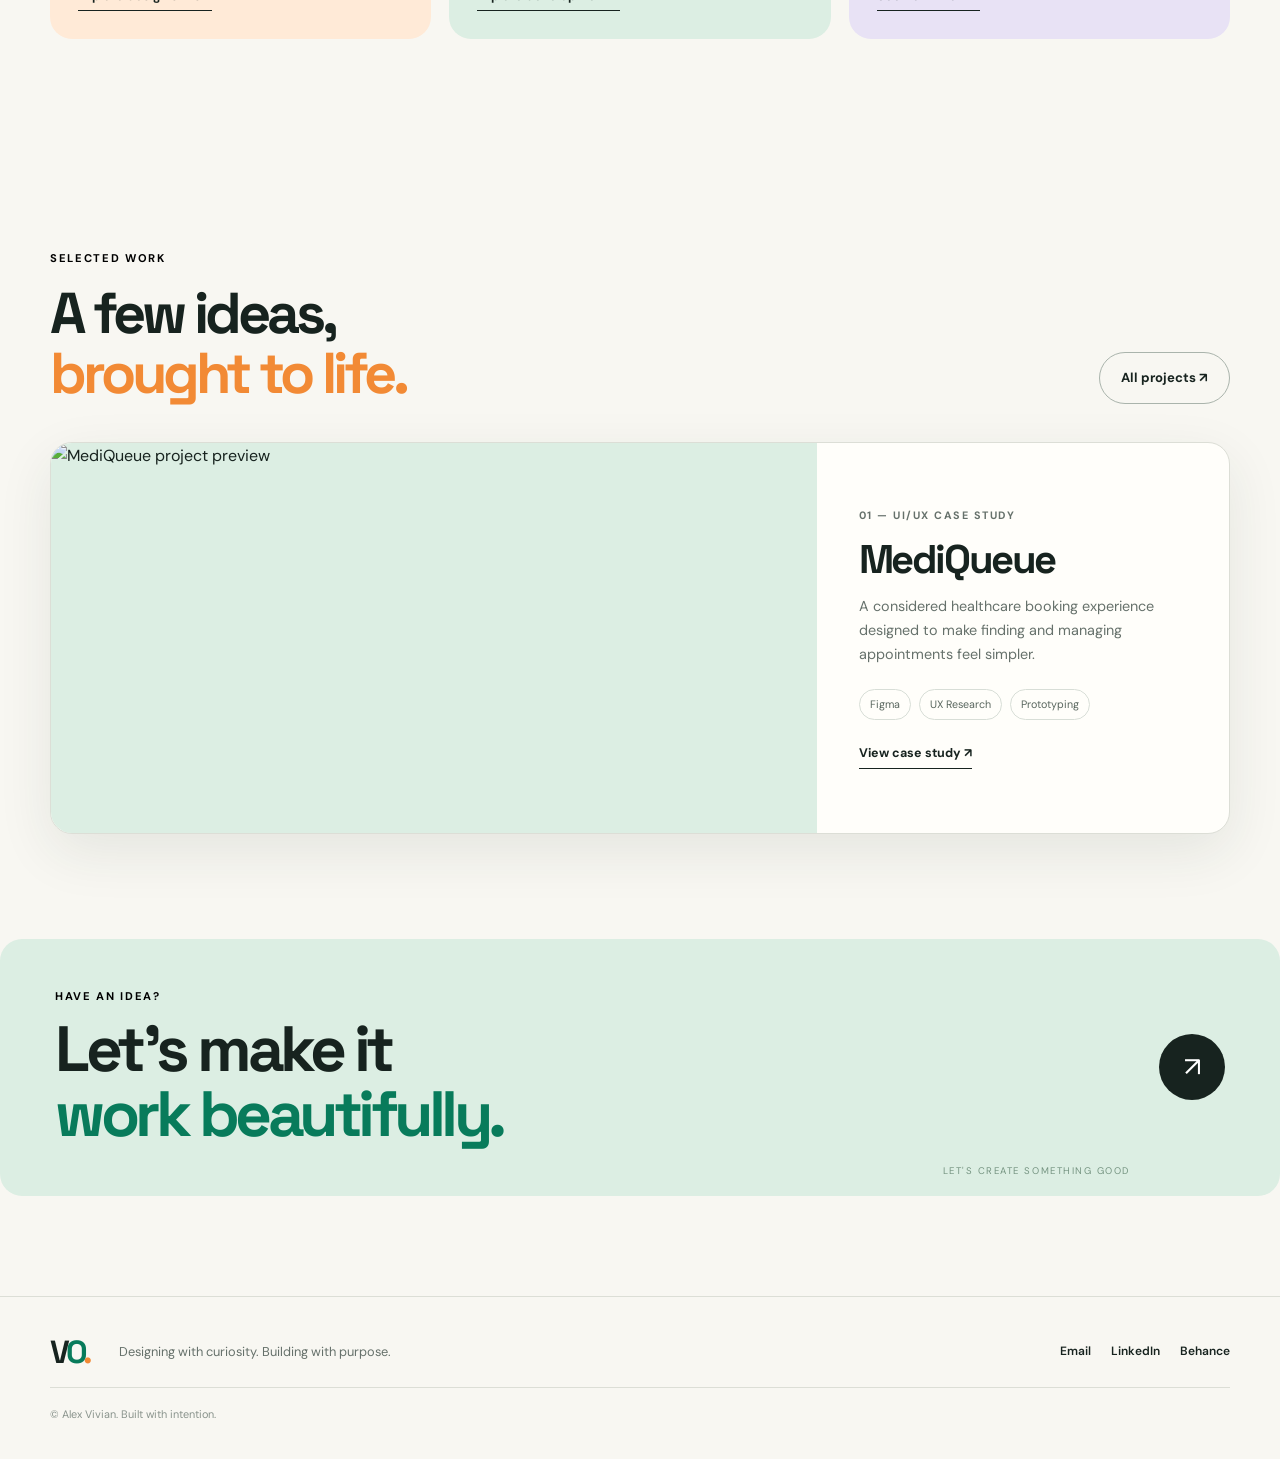
==== commit b2b5e093: "updated" ====
--- a/index.html
+++ b/index.html
@@ -47,7 +47,7 @@
         <section class="hero">
 
             <div class="hero-copy reveal">
-                <p class="eyebrow">✳ UI/UX DESIGNER + WEB DEVELOPER</p>
+                <p class="eyebrow"> UI/UX DESIGNER + WEB DEVELOPER</p>
 
                 <h1>
                     Thoughtful design.<br>
@@ -88,7 +88,7 @@
                 </div>
 
                 <div class="floating-note note-top">
-                    <span class="note-icon">✳</span>
+                    <span class="note-icon"></span>
                     <span>DESIGN WITH<br>INTENTION</span>
                 </div>
 
@@ -138,7 +138,7 @@
 
                 <article class="service-card service-peach reveal">
                     <span class="card-number">01 / DESIGN</span>
-                    <div class="service-icon">✳</div>
+                    <div class="service-icon"></div>
                     <h3>Human-first<br>experiences</h3>
                     <p>
                         Research-led thinking, clear journeys and interfaces
@@ -237,7 +237,7 @@
         <p>Designing with curiosity. Building with purpose.</p>
 
         <div class="footer-links">
-            <a href="mailto:hello@example.com">Email</a>
+            <a href="mailto:vivianchris156@gmail.com">Email</a>
             <a href="#">LinkedIn</a>
             <a href="#">Behance</a>
         </div>
--- a/style.css
+++ b/style.css
@@ -1183,7 +1183,7 @@
     .menu-toggle span {
         width: 23px;
         height: 2px;
-        background: var(--ink);
+        background: #f28a35;
         transition: 0.3s;
     }
 
